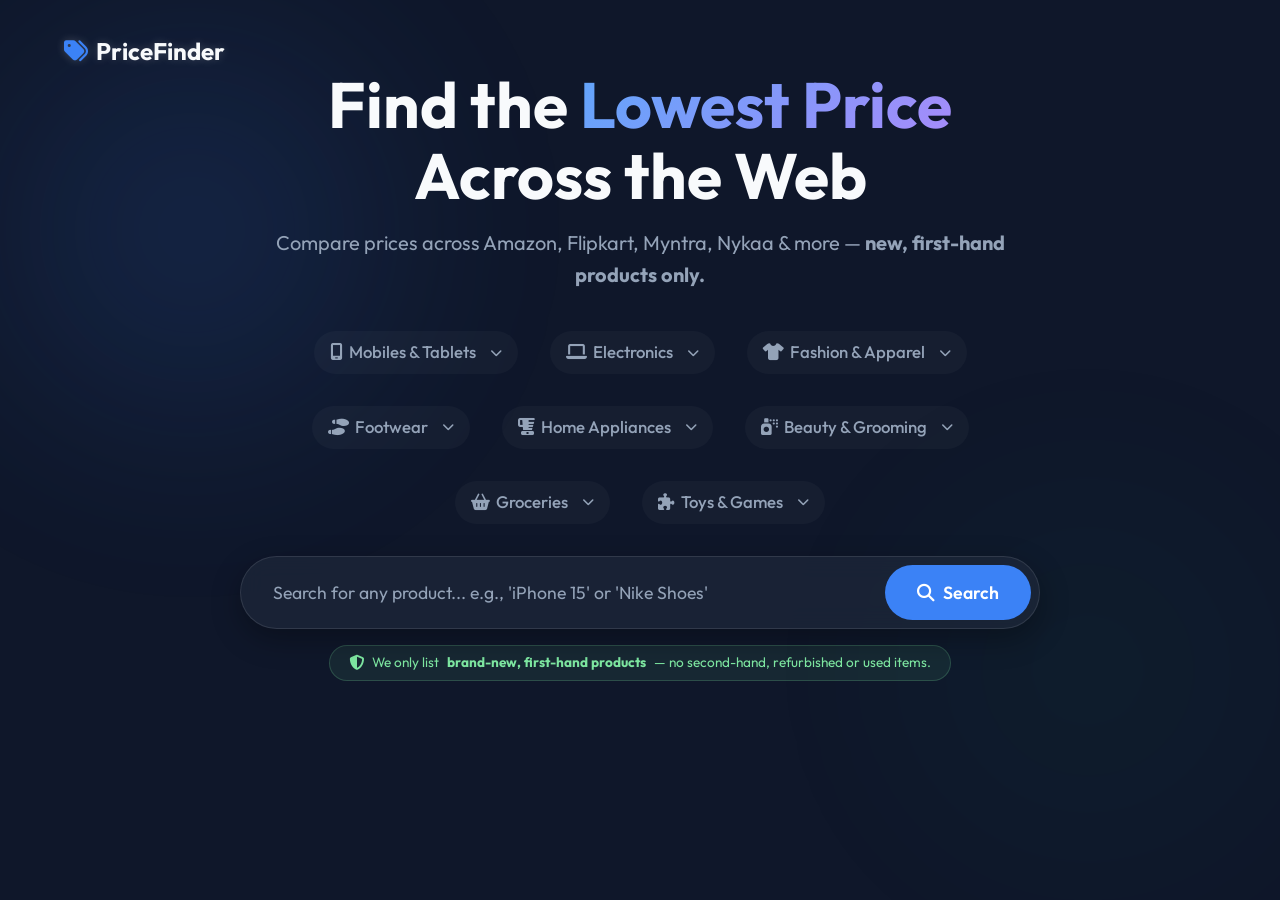
==== index.html @ ca7787f6 "feat: upgrade to FastAPI, Postgres, Redis, Celery, and Docker" ====
<!DOCTYPE html>
<html lang="en">
<head>
    <meta charset="UTF-8">
    <meta name="viewport" content="width=device-width, initial-scale=1.0">
    <title>PriceFinder - Compare & Save</title>
    <!-- Google Fonts -->
    <link rel="preconnect" href="https://fonts.googleapis.com">
    <link rel="preconnect" href="https://fonts.gstatic.com" crossorigin>
    <link href="https://fonts.googleapis.com/css2?family=Outfit:wght@300;400;500;600;700&display=swap" rel="stylesheet">
    <!-- FontAwesome Icons -->
    <link rel="stylesheet" href="https://cdnjs.cloudflare.com/ajax/libs/font-awesome/6.4.0/css/all.min.css">
    <!-- Custom CSS -->
    <link rel="stylesheet" href="style.css">
</head>
<body>
    <div id="app">
        <!-- Hero Section -->
        <header class="hero">
            <div class="header-nav">
                <div class="logo">
                    <i class="fa-solid fa-tags"></i> PriceFinder
                </div>
            </div>
            <div class="hero-content">
                <h1 class="hero-title">Find the <span>Lowest Price</span> Across the Web</h1>
                <p class="hero-subtitle">Compare prices across Amazon, Flipkart, Myntra, Nykaa & more &mdash; <strong>new, first-hand products only.</strong></p>
                
                <!-- Horizontal Nav Categories -->
                <nav class="top-categories">
                    <ul id="categoryList" class="cat-list-horizontal">
                        <!-- Populated by JS -->
                    </ul>
                </nav>

                <div class="search-container">
                    <input type="text" id="searchInput" placeholder="Search for any product... e.g., 'iPhone 15' or 'Nike Shoes'">
                    <button id="searchBtn"><i class="fa-solid fa-magnifying-glass"></i> Search</button>
                </div>
                <p class="firsthand-notice"><i class="fa-solid fa-shield-halved"></i> We only list <strong>brand-new, first-hand products</strong> &mdash; no second-hand, refurbished or used items.</p>
            </div>
        </header>

        <!-- Main Layout -->
        <div id="mainLayout" class="layout-container hidden">
            <!-- Sidebar -->
            <aside id="sidebar" class="sidebar">
                <div id="filterBlock" class="sidebar-block">
                    <h3>Filter Results</h3>
                    <div id="filtersContainer">
                        <!-- dynamic filters -->
                    </div>
                </div>
            </aside>

            <!-- Main Content area -->
            <div class="content-wrapper">
                <!-- Loading State -->
                <div id="loadingState" class="hidden">
                    <div class="loader"></div>
                    <p>Scanning all platforms for the best deals...</p>
                </div>

                <!-- Results Section -->
                <main id="resultsContainer" class="hidden">
                    <div class="results-header">
                        <h2>Results for <span id="queryText" class="highlight">"iPhone"</span></h2>
                    </div>
                    
                    <div id="productGrid" class="product-grid">
                        <!-- Product Cards will be injected here by JS -->
                    </div>
                </main>
            </div>
        </div>
    </div>

    <!-- Custom JS -->
    <script src="app.js"></script>
</body>
</html>
---- style.css ----
/* CSS Custom Properties for Theming */
:root {
    --bg-primary: #0f172a; /* Deep Slate */
    --bg-secondary: #1e293b;
    --text-primary: #f8fafc;
    --text-secondary: #94a3b8;
    --accent: #3b82f6; /* Blue */
    --accent-glow: rgba(59, 130, 246, 0.5);
    --accent-hover: #2563eb;
    --success: #10b981;
    --surface: rgba(30, 41, 59, 0.7);
    --border: rgba(255, 255, 255, 0.1);
}

* {
    margin: 0;
    padding: 0;
    box-sizing: border-box;
}

body {
    font-family: 'Outfit', sans-serif;
    background-color: var(--bg-primary);
    color: var(--text-primary);
    line-height: 1.6;
    min-height: 100vh;
    overflow-x: hidden;
}

/* Background Gradients & Glows */
body::before {
    content: '';
    position: fixed;
    top: -10%;
    left: -10%;
    width: 50vw;
    height: 50vw;
    background: radial-gradient(circle, var(--accent-glow) 0%, transparent 60%);
    opacity: 0.4;
    z-index: -1;
    filter: blur(100px);
}

body::after {
    content: '';
    position: fixed;
    bottom: -10%;
    right: -10%;
    width: 50vw;
    height: 50vw;
    background: radial-gradient(circle, rgba(16, 185, 129, 0.2) 0%, transparent 60%);
    opacity: 0.3;
    z-index: -1;
    filter: blur(100px);
}

/* Header & Hero */
.hero {
    min-height: 60vh;
    display: flex;
    flex-direction: column;
    padding: 2rem 5%;
    position: relative;
}

.header-nav {
    display: flex;
    justify-content: space-between;
    align-items: center;
    margin-bottom: auto;
}

.logo {
    font-size: 1.5rem;
    font-weight: 700;
    display: flex;
    align-items: center;
    gap: 0.5rem;
    color: var(--text-primary);
    text-shadow: 0 0 10px rgba(255,255,255,0.2);
}

.logo i {
    color: var(--accent);
}

.hero-content {
    margin: auto;
    text-align: center;
    max-width: 800px;
}

.hero-title {
    font-size: clamp(2.5rem, 5vw, 4.5rem);
    line-height: 1.1;
    margin-bottom: 1rem;
    font-weight: 700;
}

.hero-title span {
    background: linear-gradient(135deg, #60a5fa, #a78bfa);
    background-clip: text;
    -webkit-background-clip: text;
    -webkit-text-fill-color: transparent;
}

.hero-subtitle {
    color: var(--text-secondary);
    font-size: 1.25rem;
    margin-bottom: 2.5rem;
}

.firsthand-notice {
    margin-top: 1rem;
    font-size: 0.85rem;
    color: #7ee8a2;
    background: rgba(126, 232, 162, 0.08);
    border: 1px solid rgba(126, 232, 162, 0.2);
    border-radius: 50px;
    padding: 0.4rem 1.2rem;
    display: inline-flex;
    align-items: center;
    gap: 0.5rem;
}
.firsthand-notice i { font-size: 0.95rem; }

/* Search Bar */
.search-container {
    display: flex;
    background: var(--surface);
    backdrop-filter: blur(12px);
    -webkit-backdrop-filter: blur(12px);
    border: 1px solid var(--border);
    border-radius: 50px;
    padding: 0.5rem;
    box-shadow: 0 10px 30px rgba(0,0,0,0.3);
    transition: transform 0.3s ease, box-shadow 0.3s ease, border-color 0.3s ease;
}

.search-container:focus-within {
    transform: translateY(-2px);
    box-shadow: 0 15px 40px rgba(59, 130, 246, 0.2);
    border-color: var(--accent);
}

.search-container input {
    flex: 1;
    background: transparent;
    border: none;
    padding: 1rem 1.5rem;
    color: var(--text-primary);
    font-size: 1.1rem;
    outline: none;
    font-family: inherit;
}

.search-container input::placeholder {
    color: var(--text-secondary);
}

.search-container button {
    background: var(--accent);
    color: white;
    border: none;
    padding: 1rem 2rem;
    border-radius: 40px;
    font-size: 1.1rem;
    font-weight: 600;
    cursor: pointer;
    font-family: inherit;
    display: flex;
    align-items: center;
    gap: 0.5rem;
    transition: background 0.3s ease, transform 0.2s ease;
}

.search-container button:hover {
    background: var(--accent-hover);
    transform: scale(1.05);
}

/* Layout & Sidebar */
.layout-container {
    display: flex;
    max-width: 1600px;
    margin: 0 auto;
    padding: 0 5% 4rem;
    gap: 3rem;
    align-items: flex-start;
}

.sidebar {
    width: 260px;
    flex-shrink: 0;
    position: sticky;
    top: 2rem;
    align-self: flex-start;
    max-height: 90vh;
    overflow-y: auto;
    display: flex;
    flex-direction: column;
    gap: 1.5rem;
    scrollbar-width: thin;
    scrollbar-color: var(--accent) transparent;
}
.sidebar::-webkit-scrollbar { width: 4px; }
.sidebar::-webkit-scrollbar-thumb { background: var(--accent); border-radius: 4px; }

.sidebar-block {
    background: var(--surface);
    border: 1px solid var(--border);
    border-radius: 16px;
    padding: 1.5rem;
    backdrop-filter: blur(12px);
    -webkit-backdrop-filter: blur(12px);
    box-shadow: 0 10px 30px rgba(0,0,0,0.2);
}

.sidebar-block h3 {
    margin-bottom: 1rem;
    font-size: 1.1rem;
    border-bottom: 1px solid var(--border);
    padding-bottom: 0.5rem;
    color: var(--text-primary);
}

/* Horizontal Top Categories */
.top-categories {
    margin-bottom: 2rem;
}

.cat-list-horizontal {
    list-style: none;
    display: flex;
    justify-content: center;
    gap: 2rem;
    flex-wrap: wrap;
}

.cat-item-container {
    position: relative; 
}

.cat-item-top {
    display: flex;
    align-items: center;
    gap: 0.5rem;
    cursor: pointer;
    color: var(--text-secondary);
    font-size: 1.05rem;
    font-weight: 500;
    transition: color 0.2s, transform 0.2s;
    user-select: none;
    padding: 0.5rem 1rem;
    border-radius: 30px;
    background: rgba(255,255,255,0.03);
}

.cat-item-top:hover { 
    color: var(--text-primary); 
    background: rgba(255,255,255,0.1);
}

.cat-item-top.active { color: var(--accent); font-weight: 700; }

.sub-cat-list {
    list-style: none;
    position: absolute;
    top: 110%;
    left: 50%;
    transform: translateX(-50%) translateY(10px);
    background: var(--surface);
    backdrop-filter: blur(20px);
    -webkit-backdrop-filter: blur(20px);
    border: 1px solid var(--border);
    border-radius: 12px;
    padding: 0.5rem 0;
    min-width: 200px;
    box-shadow: 0 20px 40px rgba(0,0,0,0.4);
    opacity: 0;
    pointer-events: none;
    transition: all 0.3s ease;
    z-index: 100;
}

.cat-item-container:hover .sub-cat-list { 
    opacity: 1;
    pointer-events: auto;
    transform: translateX(-50%) translateY(0);
}

/* Invisible bridge between pill and dropdown so cursor can travel across */
.sub-cat-list::before {
    content: '';
    position: absolute;
    top: -14px;
    left: 0;
    right: 0;
    height: 14px;
}

.sub-item {
    padding: 0.75rem 1.5rem;
    font-size: 0.95rem;
    color: var(--text-secondary);
    cursor: pointer;
    text-align: left;
    transition: background 0.2s, color 0.2s;
}

.sub-item:hover, .sub-item.active { 
    color: var(--accent); 
    background: rgba(255,255,255,0.05);
}

/* Filters */
.filter-group {
    margin-bottom: 1.5rem;
}
.filter-group:last-child { margin-bottom: 0; }
.filter-group h4 {
    font-size: 0.9rem;
    margin-bottom: 0.75rem;
    color: var(--text-secondary);
    text-transform: uppercase;
    letter-spacing: 0.5px;
}

.filter-option {
    display: flex;
    align-items: center;
    gap: 0.5rem;
    margin-bottom: 0.5rem;
    font-size: 0.9rem;
    color: #e2e8f0;
    cursor: pointer;
    user-select: none;
}

.filter-option input[type="checkbox"] {
    accent-color: var(--accent);
    width: 1rem;
    height: 1rem;
    cursor: pointer;
}

/* Main Content area */
.content-wrapper {
    flex: 1;
    min-width: 0;
}

.hidden {
    display: none !important;
}

.results-header {
    margin-bottom: 3rem;
}

.results-header h2 {
    font-size: 2rem;
    font-weight: 400;
}

.highlight {
    font-weight: 600;
    color: var(--accent);
}

/* Product Grid */
.product-grid {
    display: grid;
    grid-template-columns: repeat(auto-fill, minmax(350px, 1fr));
    gap: 2rem;
}

/* Product Cards */
.product-card {
    background: var(--surface);
    border: 1px solid var(--border);
    border-radius: 20px;
    overflow: hidden;
    transition: transform 0.3s ease, box-shadow 0.3s ease;
    opacity: 0;
    transform: translateY(20px);
}

.product-card:hover {
    transform: translateY(-5px);
    box-shadow: 0 15px 30px rgba(0,0,0,0.4);
    border-color: rgba(255,255,255,0.2);
}

.product-image {
    height: 250px;
    background-size: cover;
    background-position: center;
    border-bottom: 1px solid var(--border);
}

.product-info {
    padding: 1.5rem;
}

.product-title {
    font-size: 1.25rem;
    font-weight: 500;
    margin-bottom: 1.5rem;
    color: var(--text-primary);
}

/* Price Comparison */
.price-comparison {
    display: flex;
    flex-direction: column;
    gap: 0.75rem;
}

.price-row {
    display: flex;
    justify-content: space-between;
    align-items: center;
    padding: 0.75rem 1rem;
    background: rgba(0,0,0,0.2);
    border-radius: 12px;
    transition: background 0.2s ease;
}

.price-row:hover {
    background: rgba(255,255,255,0.05);
}

.best-price {
    background: rgba(16, 185, 129, 0.1);
    border: 1px solid rgba(16, 185, 129, 0.3);
}

.best-price:hover {
    background: rgba(16, 185, 129, 0.2);
}

.store-info {
    display: flex;
    align-items: center;
    gap: 0.75rem;
    font-weight: 500;
}

.store-info i {
    font-size: 1.2rem;
    color: var(--text-secondary);
}

.best-price .store-info i {
    color: var(--success);
}

.badge {
    background: var(--success);
    color: white;
    font-size: 0.7rem;
    padding: 0.2rem 0.5rem;
    border-radius: 20px;
    font-weight: 700;
    text-transform: uppercase;
    letter-spacing: 0.5px;
}

.price-action {
    display: flex;
    align-items: center;
    gap: 1rem;
}

.price-amount {
    font-size: 1.25rem;
    font-weight: 700;
}

.best-price .price-amount {
    color: var(--success);
}

.buy-btn {
    text-decoration: none;
    background: var(--surface);
    color: white;
    padding: 0.5rem 1rem;
    border-radius: 8px;
    font-size: 0.9rem;
    font-weight: 600;
    border: 1px solid var(--border);
    transition: all 0.2s ease;
}

.buy-btn:hover {
    background: var(--accent);
    border-color: var(--accent);
}

.best-price .buy-btn {
    background: var(--success);
    border-color: var(--success);
}

.best-price .buy-btn:hover {
    background: #059669;
}

/* Loader */
#loadingState {
    display: flex;
    flex-direction: column;
    align-items: center;
    justify-content: center;
    padding: 5rem 0;
    color: var(--text-secondary);
    font-size: 1.2rem;
}

.loader {
    width: 50px;
    height: 50px;
    border: 3px solid var(--surface);
    border-top: 3px solid var(--accent);
    border-radius: 50%;
    animation: spin 1s linear infinite;
    margin-bottom: 1.5rem;
}

@keyframes spin {
    0% { transform: rotate(0deg); }
    100% { transform: rotate(360deg); }
}

@media (max-width: 768px) {
    .search-container {
        flex-direction: column;
        border-radius: 20px;
        background: transparent;
        box-shadow: none;
        border: none;
        gap: 1rem;
    }
    
    .search-container input {
        background: var(--surface);
        border: 1px solid var(--border);
        border-radius: 50px;
        width: 100%;
    }
    
    .search-container button {
        width: 100%;
        justify-content: center;
    }
}
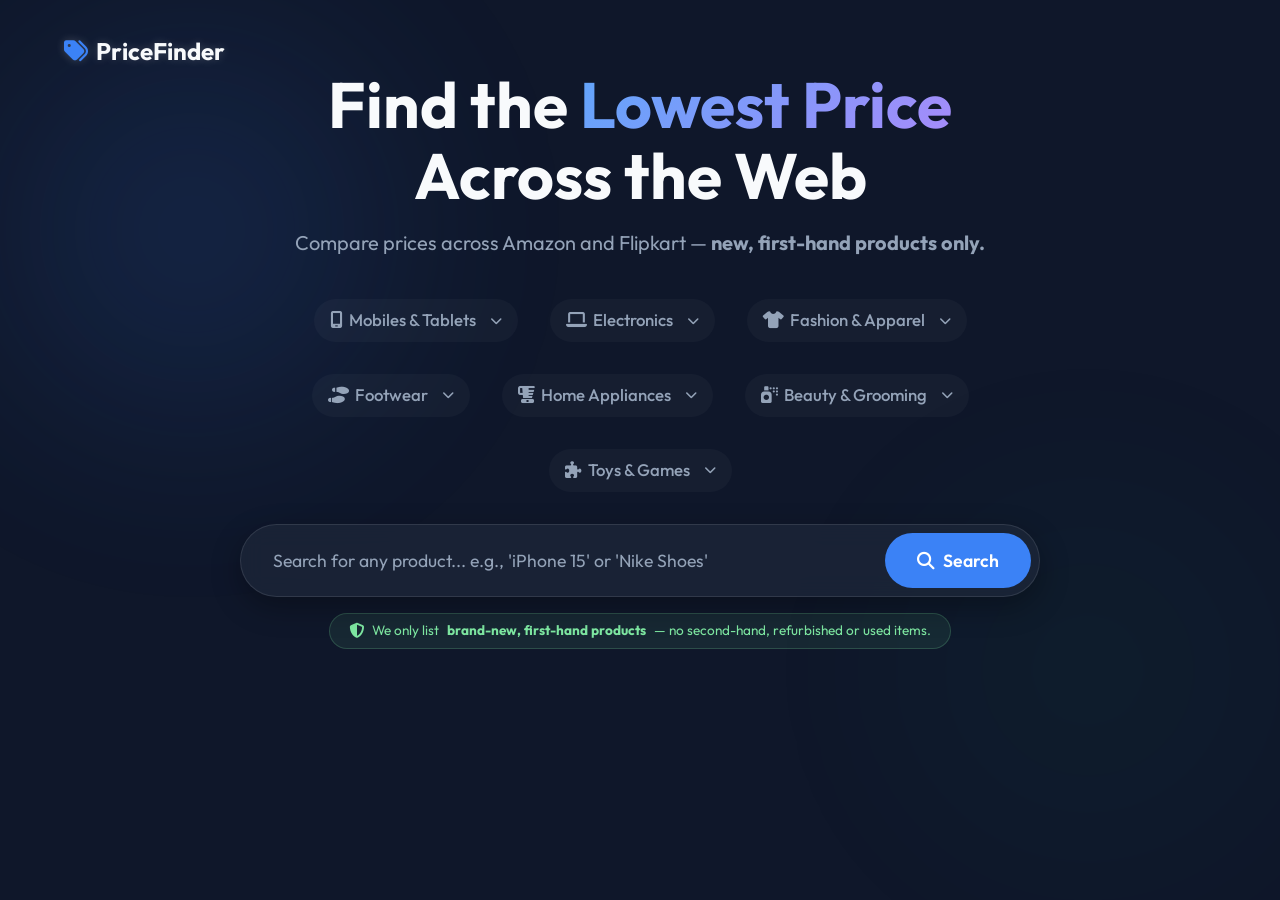
==== commit 37cdf950: "docs/refactor: restrict to Amazon and Flipkart, remove grocery variants" ====
--- a/index.html
+++ b/index.html
@@ -24,7 +24,7 @@
             </div>
             <div class="hero-content">
                 <h1 class="hero-title">Find the <span>Lowest Price</span> Across the Web</h1>
-                <p class="hero-subtitle">Compare prices across Amazon, Flipkart, Myntra, Nykaa & more &mdash; <strong>new, first-hand products only.</strong></p>
+                <p class="hero-subtitle">Compare prices across Amazon and Flipkart &mdash; <strong>new, first-hand products only.</strong></p>
                 
                 <!-- Horizontal Nav Categories -->
                 <nav class="top-categories">
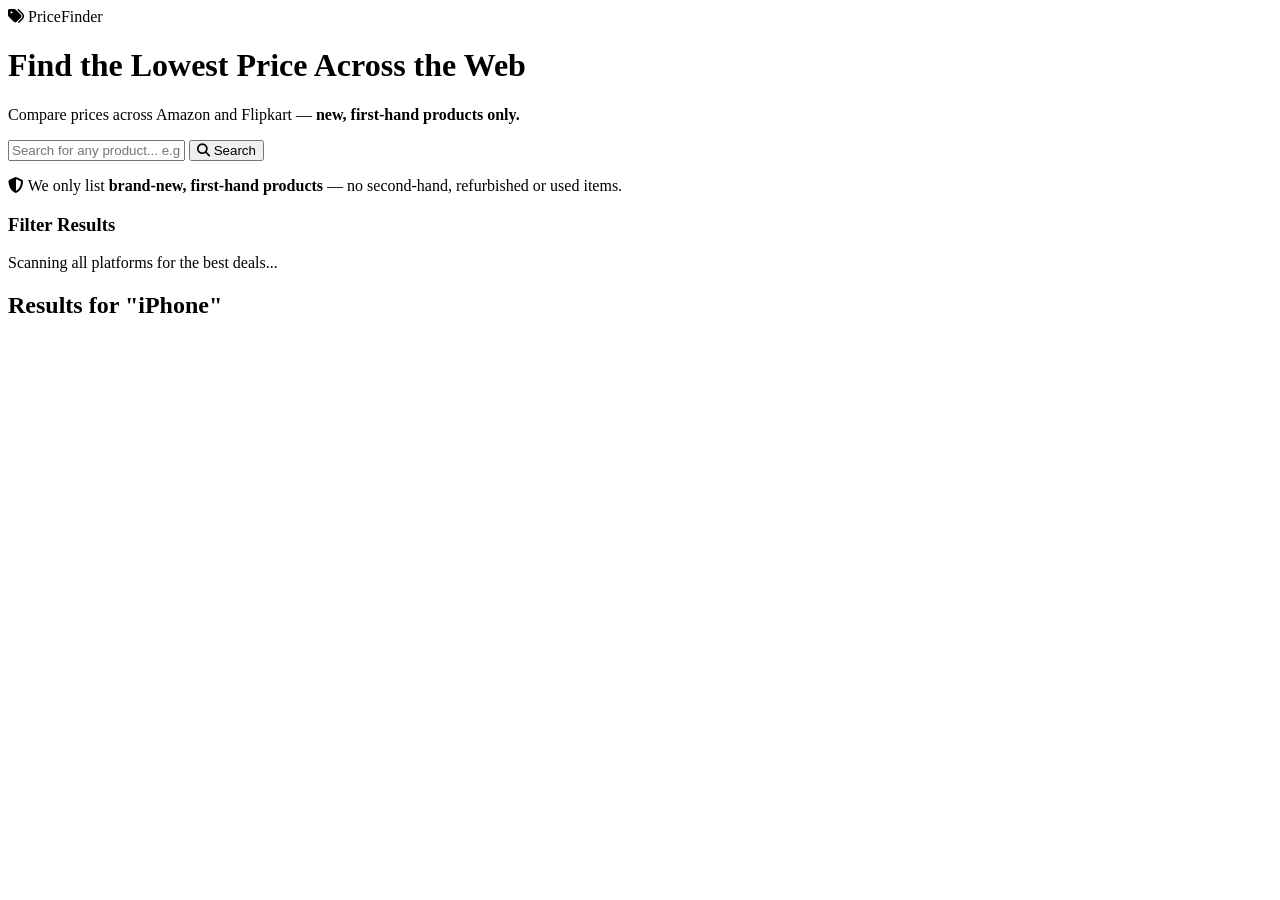
==== commit c7bfc795: "fix(UI): update static file paths for cloud serving" ====
--- a/index.html
+++ b/index.html
@@ -11,7 +11,7 @@
     <!-- FontAwesome Icons -->
     <link rel="stylesheet" href="https://cdnjs.cloudflare.com/ajax/libs/font-awesome/6.4.0/css/all.min.css">
     <!-- Custom CSS -->
-    <link rel="stylesheet" href="style.css">
+    <link rel="stylesheet" href="/static/style.css">
 </head>
 <body>
     <div id="app">
@@ -76,6 +76,6 @@
     </div>
 
     <!-- Custom JS -->
-    <script src="app.js"></script>
+    <script src="/static/app.js?v=4"></script>
 </body>
 </html>
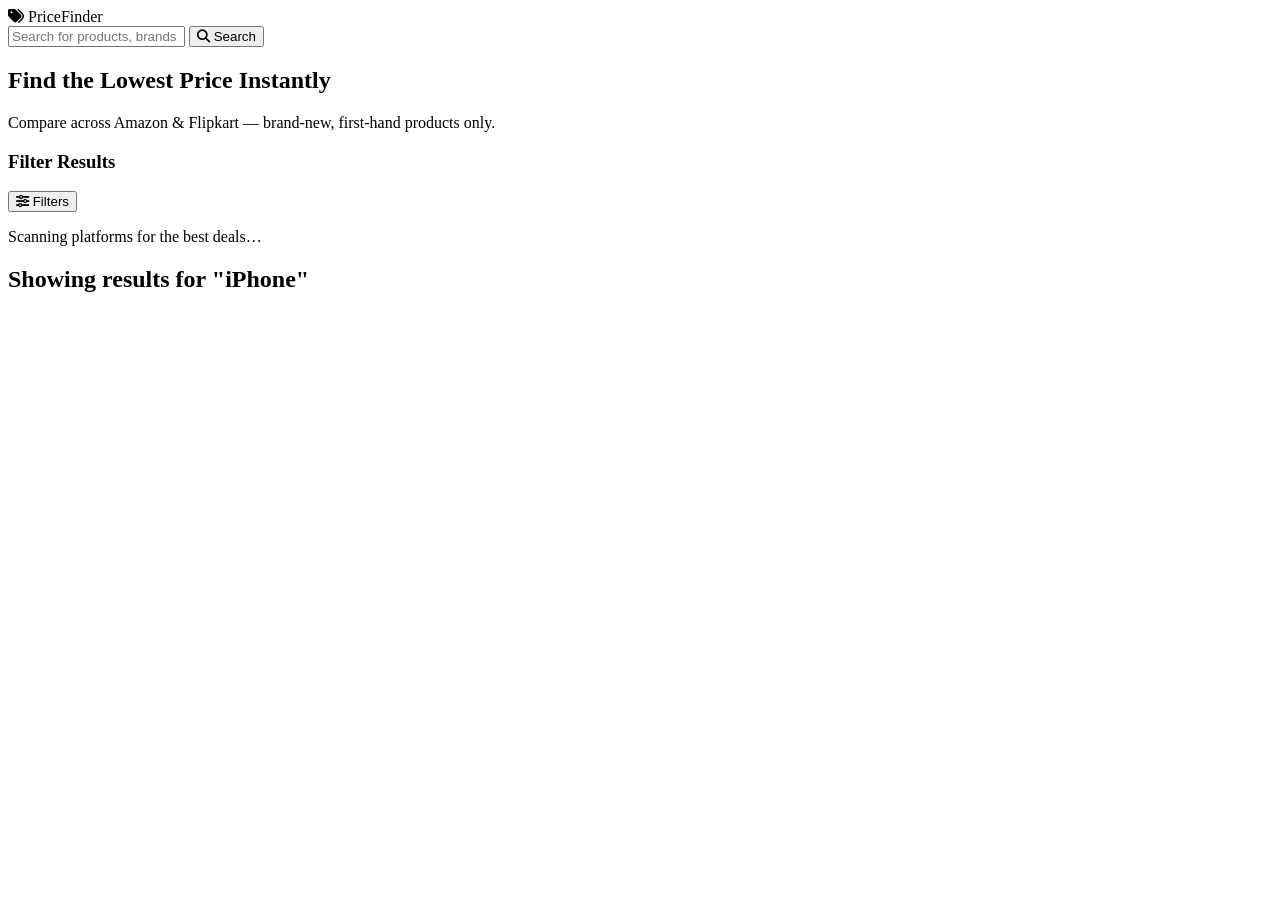
==== commit ec296bde: "UI: Light theme (Amazon/Flipkart style) + mobile/tablet responsiveness - Rewrote style.css with a cl" ====
--- a/index.html
+++ b/index.html
@@ -3,11 +3,12 @@
 <head>
     <meta charset="UTF-8">
     <meta name="viewport" content="width=device-width, initial-scale=1.0">
-    <title>PriceFinder - Compare & Save</title>
+    <title>PriceFinder - Compare &amp; Save on Amazon &amp; Flipkart</title>
+    <meta name="description" content="Compare prices across Amazon and Flipkart to find the lowest price on any product in India. Brand-new, first-hand products only.">
     <!-- Google Fonts -->
     <link rel="preconnect" href="https://fonts.googleapis.com">
     <link rel="preconnect" href="https://fonts.gstatic.com" crossorigin>
-    <link href="https://fonts.googleapis.com/css2?family=Outfit:wght@300;400;500;600;700&display=swap" rel="stylesheet">
+    <link href="https://fonts.googleapis.com/css2?family=Inter:wght@300;400;500;600;700&family=Outfit:wght@400;600;700&display=swap" rel="stylesheet">
     <!-- FontAwesome Icons -->
     <link rel="stylesheet" href="https://cdnjs.cloudflare.com/ajax/libs/font-awesome/6.4.0/css/all.min.css">
     <!-- Custom CSS -->
@@ -15,34 +16,41 @@
 </head>
 <body>
     <div id="app">
-        <!-- Hero Section -->
+        <!-- ===== HEADER (sticky, Amazon/Flipkart style) ===== -->
         <header class="hero">
             <div class="header-nav">
+                <!-- Logo -->
                 <div class="logo">
                     <i class="fa-solid fa-tags"></i> PriceFinder
                 </div>
+
+                <!-- Search bar (visible in header) -->
+                <div class="header-search" id="headerSearch">
+                    <input type="text" id="searchInput" placeholder="Search for products, brands and more…" autocomplete="off">
+                    <button id="searchBtn"><i class="fa-solid fa-magnifying-glass"></i> <span>Search</span></button>
+                </div>
             </div>
-            <div class="hero-content">
-                <h1 class="hero-title">Find the <span>Lowest Price</span> Across the Web</h1>
-                <p class="hero-subtitle">Compare prices across Amazon and Flipkart &mdash; <strong>new, first-hand products only.</strong></p>
-                
-                <!-- Horizontal Nav Categories -->
-                <nav class="top-categories">
-                    <ul id="categoryList" class="cat-list-horizontal">
-                        <!-- Populated by JS -->
-                    </ul>
-                </nav>
 
-                <div class="search-container">
-                    <input type="text" id="searchInput" placeholder="Search for any product... e.g., 'iPhone 15' or 'Nike Shoes'">
-                    <button id="searchBtn"><i class="fa-solid fa-magnifying-glass"></i> Search</button>
-                </div>
-                <p class="firsthand-notice"><i class="fa-solid fa-shield-halved"></i> We only list <strong>brand-new, first-hand products</strong> &mdash; no second-hand, refurbished or used items.</p>
-            </div>
+            <!-- Category nav -->
+            <nav class="top-categories">
+                <ul id="categoryList" class="cat-list-horizontal">
+                    <!-- Populated by JS -->
+                </ul>
+            </nav>
         </header>
 
-        <!-- Main Layout -->
+        <!-- ===== HERO LANDING (shown before first search) ===== -->
+        <section id="heroLanding" class="hero-landing">
+            <h1 class="hero-title">Find the <span>Lowest Price</span> Instantly</h1>
+            <p class="hero-subtitle">Compare across Amazon &amp; Flipkart &mdash; brand-new, first-hand products only.</p>
+        </section>
+
+        <!-- ===== MAIN LAYOUT (sidebar + content, shown after search) ===== -->
         <div id="mainLayout" class="layout-container hidden">
+
+            <!-- Sidebar overlay (mobile backdrop) -->
+            <div class="sidebar-overlay" id="sidebarOverlay"></div>
+
             <!-- Sidebar -->
             <aside id="sidebar" class="sidebar">
                 <div id="filterBlock" class="sidebar-block">
@@ -53,22 +61,26 @@
                 </div>
             </aside>
 
-            <!-- Main Content area -->
+            <!-- Main Content -->
             <div class="content-wrapper">
+                <!-- Mobile filter toggle -->
+                <button class="filter-toggle-btn" id="filterToggleBtn">
+                    <i class="fa-solid fa-sliders"></i> Filters
+                </button>
+
                 <!-- Loading State -->
                 <div id="loadingState" class="hidden">
                     <div class="loader"></div>
-                    <p>Scanning all platforms for the best deals...</p>
+                    <p>Scanning platforms for the best deals…</p>
                 </div>
 
                 <!-- Results Section -->
                 <main id="resultsContainer" class="hidden">
                     <div class="results-header">
-                        <h2>Results for <span id="queryText" class="highlight">"iPhone"</span></h2>
+                        <h2>Showing results for <span id="queryText" class="highlight">"iPhone"</span></h2>
                     </div>
-                    
                     <div id="productGrid" class="product-grid">
-                        <!-- Product Cards will be injected here by JS -->
+                        <!-- Product Cards injected by JS -->
                     </div>
                 </main>
             </div>
@@ -76,6 +88,6 @@
     </div>
 
     <!-- Custom JS -->
-    <script src="/static/app.js?v=4"></script>
+    <script src="/static/app.js?v=6"></script>
 </body>
 </html>
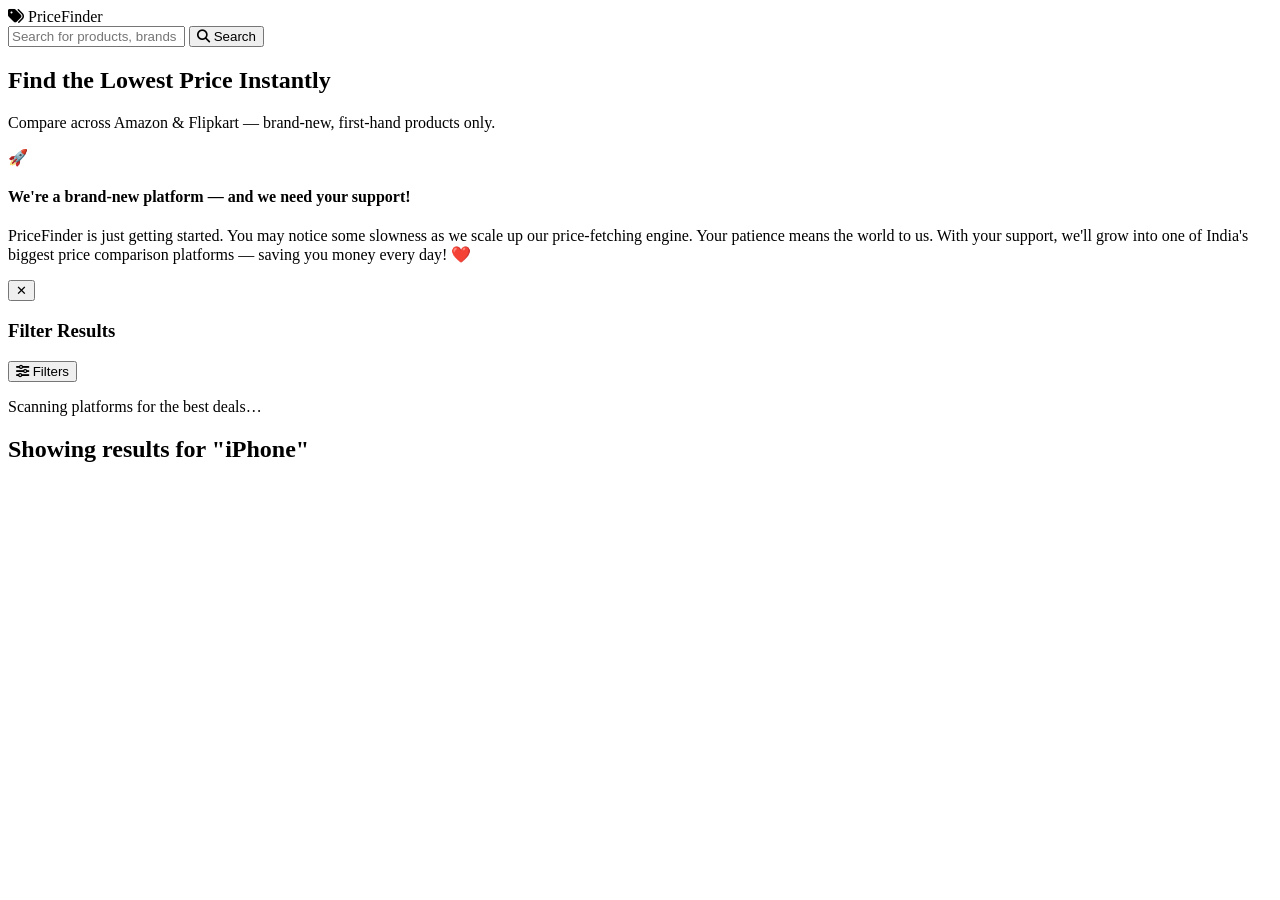
==== commit 73252fb3: "UI: Dropdown fix, trending sections, sale alerts, support notice - Fix: Sub-category dropdown now us" ====
--- a/index.html
+++ b/index.html
@@ -15,79 +15,105 @@
     <link rel="stylesheet" href="/static/style.css">
 </head>
 <body>
-    <div id="app">
-        <!-- ===== HEADER (sticky, Amazon/Flipkart style) ===== -->
-        <header class="hero">
-            <div class="header-nav">
-                <!-- Logo -->
-                <div class="logo">
-                    <i class="fa-solid fa-tags"></i> PriceFinder
-                </div>
+<div id="app">
 
-                <!-- Search bar (visible in header) -->
-                <div class="header-search" id="headerSearch">
-                    <input type="text" id="searchInput" placeholder="Search for products, brands and more…" autocomplete="off">
-                    <button id="searchBtn"><i class="fa-solid fa-magnifying-glass"></i> <span>Search</span></button>
-                </div>
+    <!-- ===== SALE ALERT TICKER (always visible) ===== -->
+    <div class="sale-alert-bar" id="saleAlertBar">
+        <div class="sale-alert-track" id="saleAlertTrack">
+            <!-- Duplicated for seamless loop — populated by JS -->
+        </div>
+    </div>
+
+    <!-- ===== HEADER (sticky, Amazon/Flipkart style) ===== -->
+    <header class="hero">
+        <div class="header-nav">
+            <!-- Logo -->
+            <div class="logo">
+                <i class="fa-solid fa-tags"></i> PriceFinder
             </div>
+            <!-- Search bar (visible in header) -->
+            <div class="header-search" id="headerSearch">
+                <input type="text" id="searchInput" placeholder="Search for products, brands and more…" autocomplete="off">
+                <button id="searchBtn"><i class="fa-solid fa-magnifying-glass"></i> <span>Search</span></button>
+            </div>
+        </div>
 
-            <!-- Category nav -->
-            <nav class="top-categories">
-                <ul id="categoryList" class="cat-list-horizontal">
-                    <!-- Populated by JS -->
-                </ul>
-            </nav>
-        </header>
+        <!-- Category nav -->
+        <nav class="top-categories">
+            <ul id="categoryList" class="cat-list-horizontal">
+                <!-- Populated by JS -->
+            </ul>
+        </nav>
+    </header>
 
-        <!-- ===== HERO LANDING (shown before first search) ===== -->
-        <section id="heroLanding" class="hero-landing">
+    <!-- ===== LANDING PAGE (shown before first search) ===== -->
+    <div id="landingPage" class="landing-page">
+
+        <!-- Hero banner -->
+        <section class="hero-landing">
             <h1 class="hero-title">Find the <span>Lowest Price</span> Instantly</h1>
             <p class="hero-subtitle">Compare across Amazon &amp; Flipkart &mdash; brand-new, first-hand products only.</p>
         </section>
 
-        <!-- ===== MAIN LAYOUT (sidebar + content, shown after search) ===== -->
-        <div id="mainLayout" class="layout-container hidden">
+        <!-- Support / New Website Notice -->
+        <div class="support-notice" id="supportNotice">
+            <div class="support-notice-icon">🚀</div>
+            <div class="support-notice-text">
+                <h4>We're a brand-new platform &mdash; and we need your support!</h4>
+                <p>PriceFinder is just getting started. You may notice some slowness as we scale up our price-fetching engine. Your patience means the world to us. With your support, we'll grow into one of India's biggest price comparison platforms &mdash; saving you money every day! ❤️</p>
+            </div>
+            <button class="support-notice-close" id="supportNoticeClose" title="Dismiss">✕</button>
+        </div>
 
-            <!-- Sidebar overlay (mobile backdrop) -->
-            <div class="sidebar-overlay" id="sidebarOverlay"></div>
+        <!-- Trending Sections (per category) — populated by JS -->
+        <div id="trendingSections"></div>
 
-            <!-- Sidebar -->
-            <aside id="sidebar" class="sidebar">
-                <div id="filterBlock" class="sidebar-block">
-                    <h3>Filter Results</h3>
-                    <div id="filtersContainer">
-                        <!-- dynamic filters -->
-                    </div>
+    </div>
+
+    <!-- ===== MAIN LAYOUT (sidebar + content, shown after search) ===== -->
+    <div id="mainLayout" class="layout-container hidden">
+
+        <!-- Sidebar overlay (mobile backdrop) -->
+        <div class="sidebar-overlay" id="sidebarOverlay"></div>
+
+        <!-- Sidebar -->
+        <aside id="sidebar" class="sidebar">
+            <div id="filterBlock" class="sidebar-block">
+                <h3>Filter Results</h3>
+                <div id="filtersContainer">
+                    <!-- dynamic filters -->
                 </div>
-            </aside>
+            </div>
+        </aside>
 
-            <!-- Main Content -->
-            <div class="content-wrapper">
-                <!-- Mobile filter toggle -->
-                <button class="filter-toggle-btn" id="filterToggleBtn">
-                    <i class="fa-solid fa-sliders"></i> Filters
-                </button>
+        <!-- Main Content -->
+        <div class="content-wrapper">
+            <!-- Mobile filter toggle -->
+            <button class="filter-toggle-btn" id="filterToggleBtn">
+                <i class="fa-solid fa-sliders"></i> Filters
+            </button>
 
-                <!-- Loading State -->
-                <div id="loadingState" class="hidden">
-                    <div class="loader"></div>
-                    <p>Scanning platforms for the best deals…</p>
+            <!-- Loading State -->
+            <div id="loadingState" class="hidden">
+                <div class="loader"></div>
+                <p>Scanning platforms for the best deals…</p>
+            </div>
+
+            <!-- Results Section -->
+            <main id="resultsContainer" class="hidden">
+                <div class="results-header">
+                    <h2>Showing results for <span id="queryText" class="highlight">"iPhone"</span></h2>
                 </div>
-
-                <!-- Results Section -->
-                <main id="resultsContainer" class="hidden">
-                    <div class="results-header">
-                        <h2>Showing results for <span id="queryText" class="highlight">"iPhone"</span></h2>
-                    </div>
-                    <div id="productGrid" class="product-grid">
-                        <!-- Product Cards injected by JS -->
-                    </div>
-                </main>
-            </div>
+                <div id="productGrid" class="product-grid">
+                    <!-- Product Cards injected by JS -->
+                </div>
+            </main>
         </div>
     </div>
 
-    <!-- Custom JS -->
-    <script src="/static/app.js?v=6"></script>
+</div>
+
+<!-- Custom JS -->
+<script src="/static/app.js?v=7"></script>
 </body>
 </html>
